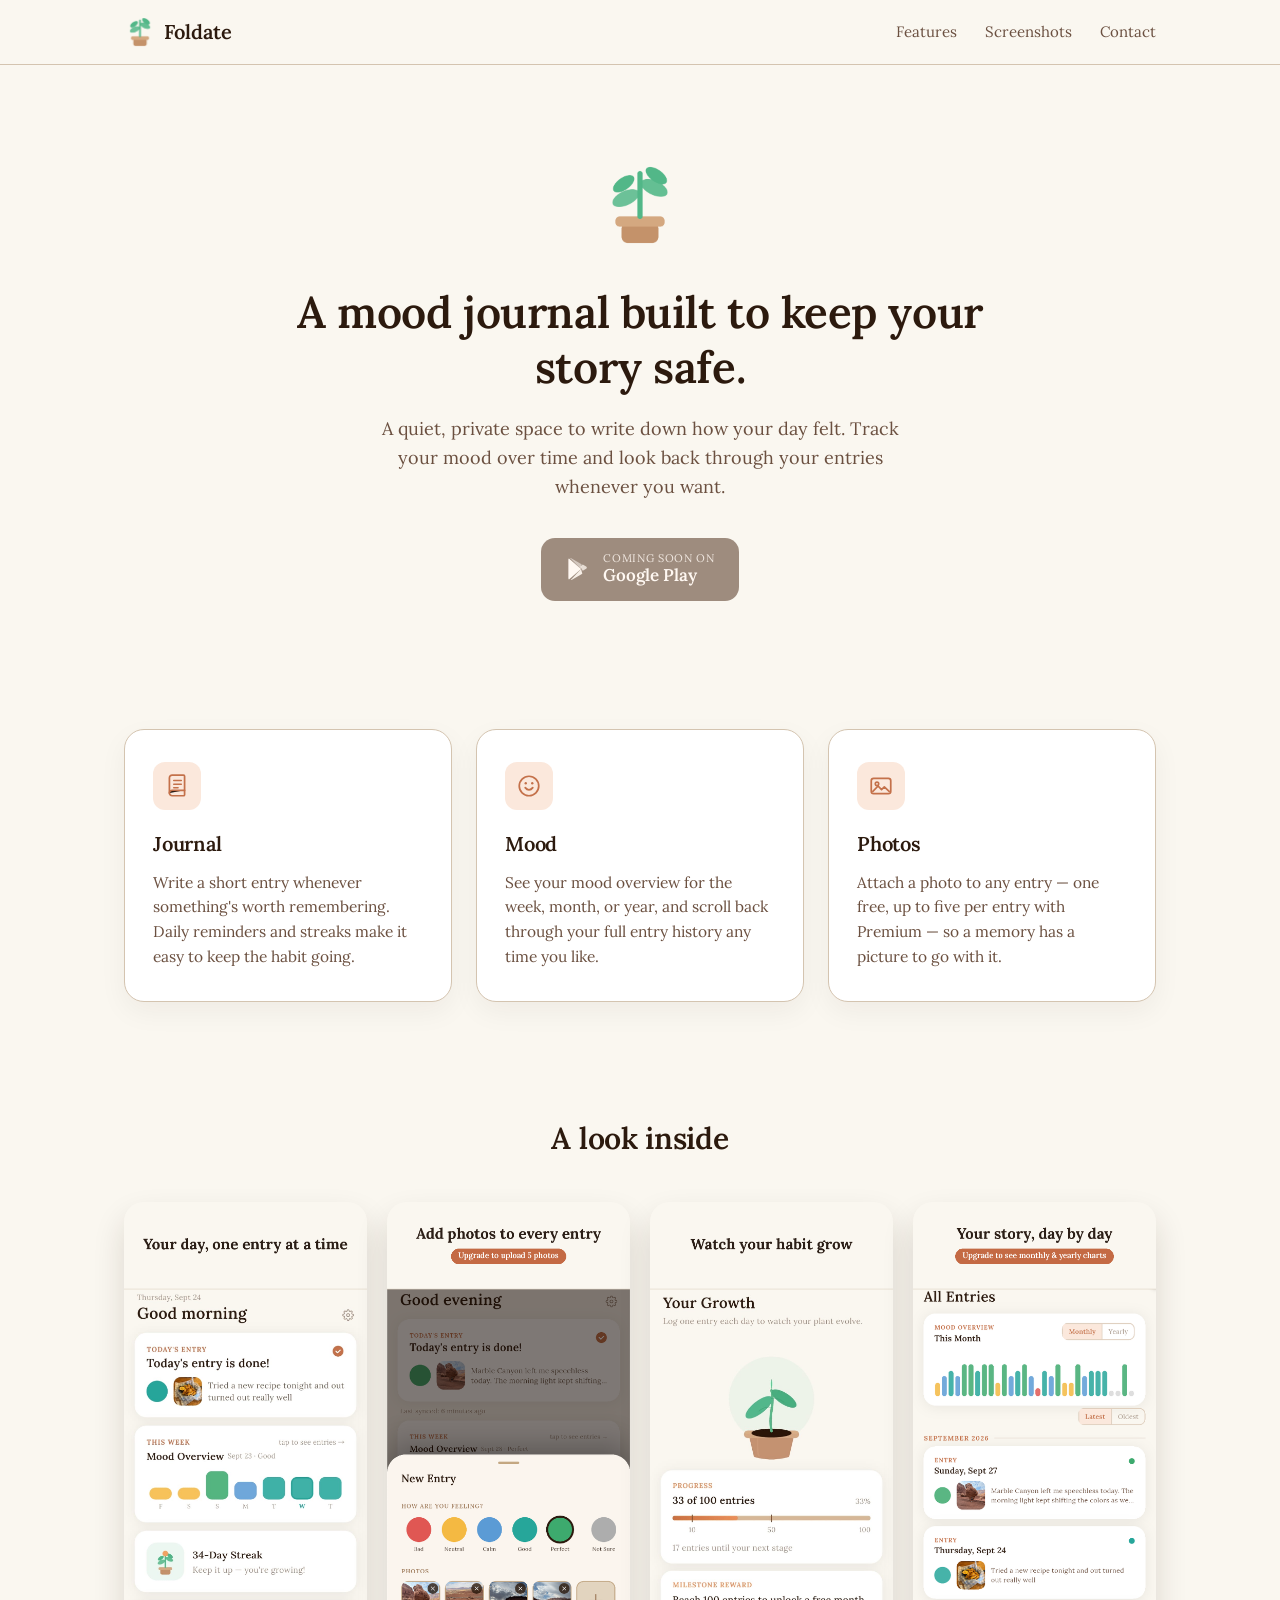
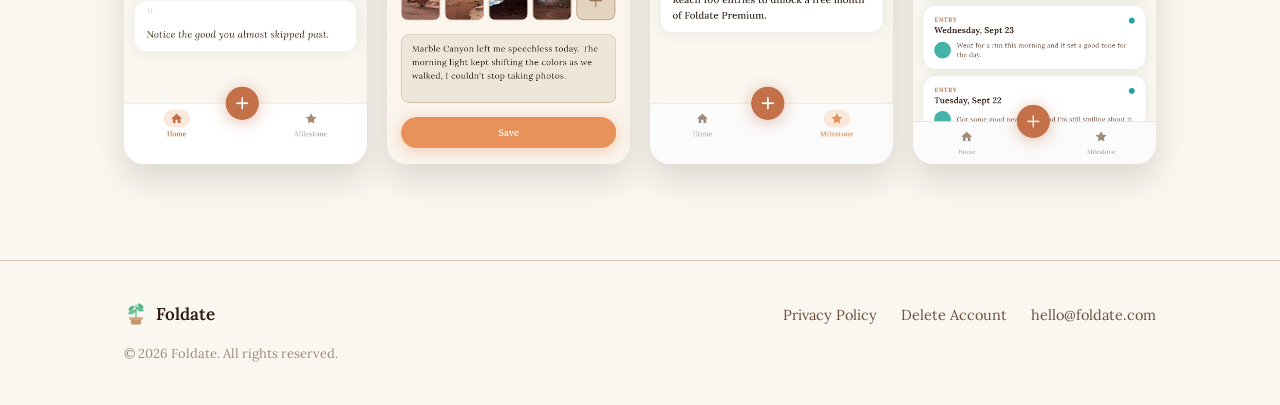
==== index.html @ c54f234f "Add Foldate landing page Co-Authored-By: Claude Sonnet 5 <noreply@anthropic.com>" ====
<!doctype html>
<html lang="en">
<head>
  <meta charset="UTF-8" />
  <meta name="viewport" content="width=device-width, initial-scale=1.0" />
  <title>Foldate — A mood journal built to keep your story safe.</title>
  <meta name="description" content="Foldate is a quiet, private space to write down how your day felt, track your mood over time, and look back whenever you want." />
  <link rel="icon" type="image/png" href="assets/logo.png" />
  <link rel="preconnect" href="https://fonts.googleapis.com" />
  <link rel="preconnect" href="https://fonts.gstatic.com" crossorigin />
  <link href="https://fonts.googleapis.com/css2?family=Lora:ital,wght@0,400;0,500;0,600;0,700;1,400&display=swap" rel="stylesheet" />
  <link rel="stylesheet" href="style.css" />
</head>
<body>

  <header class="topbar">
    <div class="wrap topbar-inner">
      <a class="brand" href="#top">
        <img class="brand-mark" src="assets/logo.png" alt="" width="32" height="32" />
        <span class="brand-word">Foldate</span>
      </a>
      <nav class="topnav">
        <a href="#features">Features</a>
        <a href="#screenshots">Screenshots</a>
        <a href="mailto:hello@foldate.com">Contact</a>
      </nav>
    </div>
  </header>

  <main>
    <section class="hero" id="top">
      <div class="wrap hero-inner">
        <img class="hero-logo" src="assets/logo.png" alt="Foldate logo" width="88" height="88" />
        <h1>A mood journal built to keep your story safe.</h1>
        <p class="hero-sub">
          A quiet, private space to write down how your day felt. Track your
          mood over time and look back through your entries whenever you want.
        </p>

        <!--
          Store badge: swap this placeholder for the real Google Play
          badge + store link once Foldate is actually published. Keep
          only one of the two blocks below uncommented at a time.
        -->
        <a class="store-cta store-cta--soon" href="#top" aria-disabled="true"
           onclick="return false;">
          <svg class="store-cta-icon" viewBox="0 0 24 24" aria-hidden="true">
            <path d="M3.6 2.4 14.8 12 3.6 21.6c-.3-.2-.5-.6-.5-1V3.4c0-.4.2-.8.5-1Z" fill="currentColor"/>
            <path d="m16.4 13.6 3.1-1.8c.9-.5.9-1.7 0-2.2l-3.1-1.8L14.1 10z" fill="currentColor" opacity=".75"/>
            <path d="M14.8 12 4.6 1.9c.2-.1.5-.1.7 0l10 5.8z" fill="currentColor" opacity=".55"/>
            <path d="M14.8 12 5.3 22.1c.2.1.5.1.7 0l10-5.8z" fill="currentColor" opacity=".9"/>
          </svg>
          <span class="store-cta-text">
            <small>Coming soon on</small>
            Google Play
          </span>
        </a>
        <!--
        <a class="store-cta" href="https://play.google.com/store/apps/details?id=com.foldate.app">
          ... real badge markup goes here ...
        </a>
        -->
      </div>
    </section>

    <section class="features" id="features">
      <div class="wrap">
        <div class="feature-grid">
          <article class="feature-card">
            <span class="feature-icon" aria-hidden="true">
              <svg viewBox="0 0 24 24"><path d="M5 4.5A2.5 2.5 0 0 1 7.5 2H18a1 1 0 0 1 1 1v17a1 1 0 0 1-1 1H7.5A2.5 2.5 0 0 1 5 18.5v-14Z" fill="none" stroke="currentColor" stroke-width="1.6" stroke-linejoin="round"/><path d="M5 18.5A2.5 2.5 0 0 1 7.5 16H19" stroke="currentColor" stroke-width="1.6" stroke-linecap="round"/><path d="M9 7h7M9 10.3h7M9 13.6h4" stroke="currentColor" stroke-width="1.4" stroke-linecap="round"/></svg>
            </span>
            <h3>Journal</h3>
            <p>Write a short entry whenever something's worth remembering. Daily reminders and streaks make it easy to keep the habit going.</p>
          </article>

          <article class="feature-card">
            <span class="feature-icon" aria-hidden="true">
              <svg viewBox="0 0 24 24"><circle cx="12" cy="12" r="9" fill="none" stroke="currentColor" stroke-width="1.6"/><path d="M8.5 13.5c1 1.3 2.1 2 3.5 2s2.5-.7 3.5-2" stroke="currentColor" stroke-width="1.6" stroke-linecap="round" fill="none"/><circle cx="9" cy="9.5" r="1.1" fill="currentColor"/><circle cx="15" cy="9.5" r="1.1" fill="currentColor"/></svg>
            </span>
            <h3>Mood</h3>
            <p>See your mood overview for the week, month, or year, and scroll back through your full entry history any time you like.</p>
          </article>

          <article class="feature-card">
            <span class="feature-icon" aria-hidden="true">
              <svg viewBox="0 0 24 24"><rect x="3" y="5" width="18" height="14" rx="2.2" fill="none" stroke="currentColor" stroke-width="1.6"/><circle cx="8.3" cy="10" r="1.6" fill="none" stroke="currentColor" stroke-width="1.5"/><path d="m4.5 17 4.8-5 3.2 3.4 2.6-2.6 4.4 4.2" fill="none" stroke="currentColor" stroke-width="1.6" stroke-linecap="round" stroke-linejoin="round"/></svg>
            </span>
            <h3>Photos</h3>
            <p>Attach a photo to any entry — one free, up to five per entry with Premium — so a memory has a picture to go with it.</p>
          </article>
        </div>
      </div>
    </section>

    <section class="screenshots" id="screenshots">
      <div class="wrap">
        <h2>A look inside</h2>
        <div class="shot-row">
          <div class="shot-frame">
            <img src="images/screenshot-home.png" alt="Foldate home screen with today's entry, mood overview, and streak" loading="lazy" />
          </div>
          <div class="shot-frame">
            <img src="images/screenshot-new-entry.png" alt="Adding photos to a new journal entry in Foldate" loading="lazy" />
          </div>
          <div class="shot-frame">
            <img src="images/screenshot-growth.png" alt="Foldate's growth screen tracking entry milestones and streaks" loading="lazy" />
          </div>
          <div class="shot-frame">
            <img src="images/screenshot-all-entries.png" alt="All entries screen with mood overview chart in Foldate" loading="lazy" />
          </div>
        </div>
      </div>
    </section>
  </main>

  <footer class="footer">
    <div class="wrap footer-inner">
      <div class="footer-brand">
        <img class="brand-mark" src="assets/logo.png" alt="" width="24" height="24" />
        <span>Foldate</span>
      </div>
      <nav class="footer-links">
        <a href="privacy-policy.html">Privacy Policy</a>
        <a href="delete-account.html">Delete Account</a>
        <a href="mailto:hello@foldate.com">hello@foldate.com</a>
      </nav>
      <p class="footer-copy">&copy; 2026 Foldate. All rights reserved.</p>
    </div>
  </footer>

</body>
</html>
---- style.css ----
/* Foldate marketing site — tokens lifted from the app's own theme
   (lib/features/onboarding/onboarding_theme.dart: OnboardingColors,
   onboardingLora). Keep these in sync if the app's palette changes. */
:root {
  --primary: #C4714A;
  --glow: #E8915A;
  --background: #FAF7F0;
  --ink: #2C1A0E;
  --body: #6B5040;
  --muted: #9E8C7E;
  --border: #D4C4B0;
  --leaf: #52B788;
  --card-bg: #FFFFFF;

  --max-width: 1080px;
}

* { box-sizing: border-box; }

html { scroll-behavior: smooth; }

body {
  margin: 0;
  background: var(--background);
  color: var(--body);
  font-family: 'Lora', Georgia, 'Times New Roman', serif;
  font-size: 17px;
  line-height: 1.6;
  -webkit-font-smoothing: antialiased;
}

h1, h2, h3 {
  color: var(--ink);
  font-weight: 600;
  margin: 0;
  letter-spacing: -0.01em;
}

a { color: inherit; }

.wrap {
  max-width: var(--max-width);
  margin: 0 auto;
  padding: 0 24px;
}

/* ---------- Top bar ---------- */

.topbar {
  position: sticky;
  top: 0;
  z-index: 10;
  background: rgba(250, 247, 240, 0.92);
  backdrop-filter: blur(8px);
  border-bottom: 1px solid var(--border);
}

.topbar-inner {
  display: flex;
  align-items: center;
  justify-content: space-between;
  height: 64px;
}

.brand {
  display: flex;
  align-items: center;
  gap: 8px;
  text-decoration: none;
}

.brand-mark { display: block; }

.brand-word {
  font-weight: 600;
  font-size: 20px;
  color: var(--ink);
}

.topnav {
  display: flex;
  gap: 28px;
}

.topnav a {
  text-decoration: none;
  color: var(--body);
  font-size: 15px;
}

.topnav a:hover { color: var(--primary); }

/* ---------- Hero ---------- */

.hero {
  padding: 96px 0 72px;
  text-align: center;
}

.hero-logo {
  margin-bottom: 28px;
}

.hero h1 {
  font-size: 44px;
  line-height: 1.25;
  max-width: 720px;
  margin: 0 auto;
}

.hero-sub {
  max-width: 540px;
  margin: 20px auto 0;
  font-size: 18px;
  color: var(--body);
}

.store-cta {
  display: inline-flex;
  align-items: center;
  gap: 12px;
  margin-top: 36px;
  padding: 14px 24px;
  border-radius: 14px;
  background: var(--primary);
  color: #FFF8F2;
  text-decoration: none;
  font-family: 'Lora', serif;
  box-shadow: 0 10px 24px rgba(196, 113, 74, 0.28);
  transition: transform 0.15s ease, box-shadow 0.15s ease, background 0.15s ease;
}

.store-cta:hover {
  background: var(--glow);
  transform: translateY(-1px);
  box-shadow: 0 14px 28px rgba(196, 113, 74, 0.34);
}

.store-cta--soon {
  cursor: default;
  background: var(--muted);
  box-shadow: none;
}

.store-cta--soon:hover {
  background: var(--muted);
  transform: none;
  box-shadow: none;
}

.store-cta-icon {
  width: 26px;
  height: 26px;
  flex: none;
}

.store-cta-text {
  display: flex;
  flex-direction: column;
  align-items: flex-start;
  line-height: 1.25;
  font-size: 17px;
  font-weight: 600;
}

.store-cta-text small {
  font-size: 11px;
  font-weight: 400;
  text-transform: uppercase;
  letter-spacing: 0.06em;
  opacity: 0.85;
}

/* ---------- Features ---------- */

.features {
  padding: 56px 0 88px;
}

.feature-grid {
  display: grid;
  grid-template-columns: repeat(3, 1fr);
  gap: 24px;
}

.feature-card {
  background: var(--card-bg);
  border: 1px solid var(--border);
  border-radius: 20px;
  padding: 32px 28px;
  box-shadow: 0 10px 28px rgba(44, 26, 14, 0.05);
}

.feature-icon {
  display: inline-flex;
  align-items: center;
  justify-content: center;
  width: 48px;
  height: 48px;
  border-radius: 12px;
  background: #FBE8DC;
  color: var(--primary);
  margin-bottom: 18px;
}

.feature-icon svg {
  width: 26px;
  height: 26px;
}

.feature-card h3 {
  font-size: 20px;
  margin-bottom: 10px;
}

.feature-card p {
  margin: 0;
  color: var(--body);
  font-size: 15.5px;
}

/* ---------- Screenshots ---------- */

.screenshots {
  padding: 24px 0 96px;
  text-align: center;
}

.screenshots h2 {
  font-size: 30px;
  margin-bottom: 40px;
}

.shot-row {
  display: grid;
  grid-template-columns: repeat(4, 1fr);
  gap: 20px;
}

.shot-frame {
  border-radius: 20px;
  overflow: hidden;
  box-shadow: 0 16px 32px rgba(44, 26, 14, 0.14);
  line-height: 0;
}

.shot-frame img {
  display: block;
  width: 100%;
  height: auto;
}

/* ---------- Footer ---------- */

.footer {
  border-top: 1px solid var(--border);
  padding: 40px 0;
}

.footer-inner {
  display: flex;
  flex-wrap: wrap;
  align-items: center;
  justify-content: space-between;
  gap: 16px;
}

.footer-brand {
  display: flex;
  align-items: center;
  gap: 8px;
  font-weight: 600;
  color: var(--ink);
}

.footer-links {
  display: flex;
  flex-wrap: wrap;
  gap: 24px;
  font-size: 14.5px;
}

.footer-links a {
  text-decoration: none;
  color: var(--body);
}

.footer-links a:hover { color: var(--primary); }

.footer-copy {
  width: 100%;
  margin: 0;
  font-size: 13px;
  color: var(--muted);
}

/* ---------- Mobile ---------- */

@media (max-width: 760px) {
  .topnav { display: none; }

  .hero { padding: 64px 0 56px; }
  .hero h1 { font-size: 32px; }
  .hero-sub { font-size: 16px; }

  .feature-grid { grid-template-columns: 1fr; }

  .shot-row {
    grid-template-columns: repeat(2, 1fr);
  }

  .footer-inner { flex-direction: column; align-items: flex-start; }
}

@media (max-width: 420px) {
  .shot-row { grid-template-columns: 1fr 1fr; gap: 14px; }
}
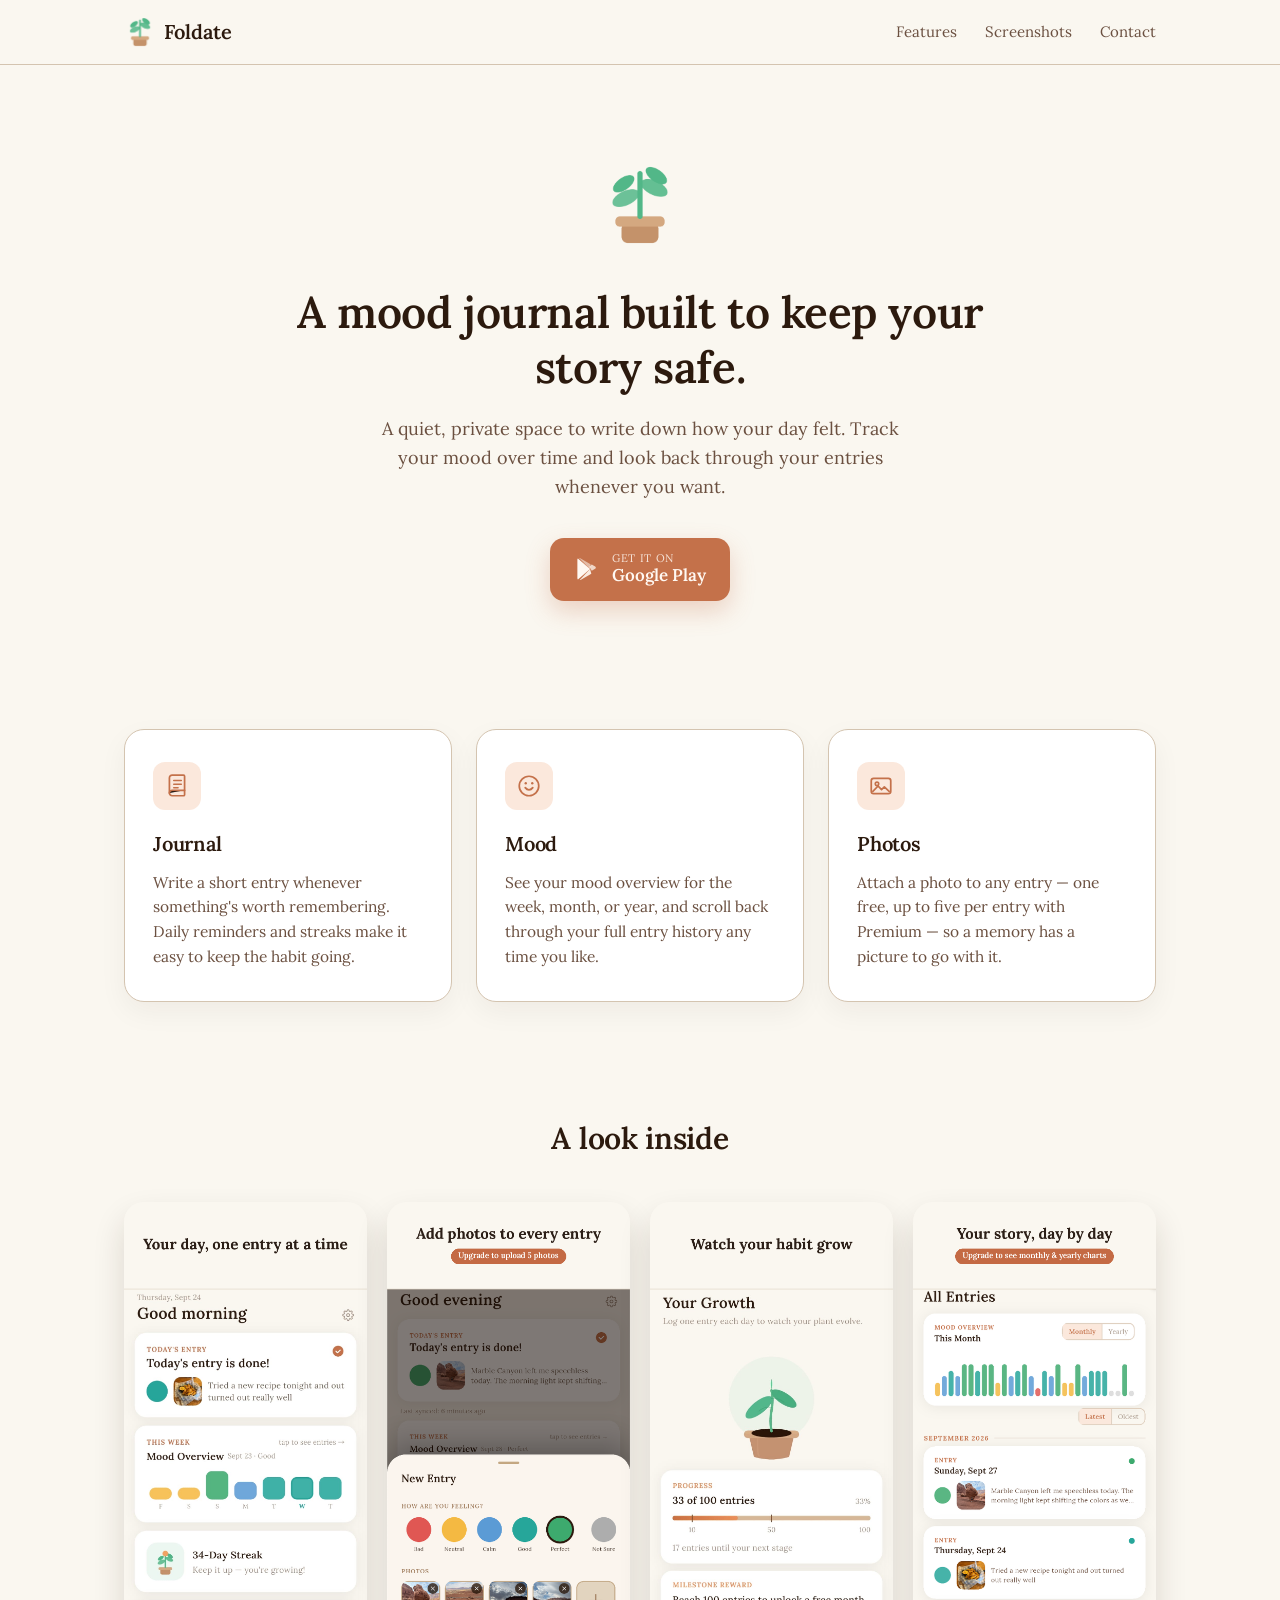
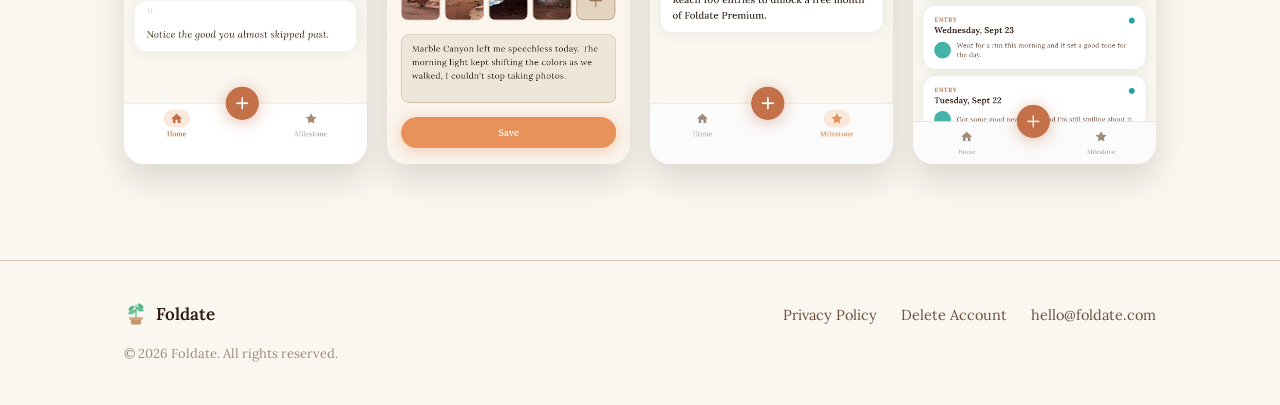
==== commit f902f6d8: "Point the Google Play button at the real store listing Replaces the "Coming soon" placeholder with t" ====
--- a/index.html
+++ b/index.html
@@ -37,13 +37,8 @@
           mood over time and look back through your entries whenever you want.
         </p>
 
-        <!--
-          Store badge: swap this placeholder for the real Google Play
-          badge + store link once Foldate is actually published. Keep
-          only one of the two blocks below uncommented at a time.
-        -->
-        <a class="store-cta store-cta--soon" href="#top" aria-disabled="true"
-           onclick="return false;">
+        <a class="store-cta" href="https://play.google.com/store/apps/details?id=com.foldate.app"
+           target="_blank" rel="noopener">
           <svg class="store-cta-icon" viewBox="0 0 24 24" aria-hidden="true">
             <path d="M3.6 2.4 14.8 12 3.6 21.6c-.3-.2-.5-.6-.5-1V3.4c0-.4.2-.8.5-1Z" fill="currentColor"/>
             <path d="m16.4 13.6 3.1-1.8c.9-.5.9-1.7 0-2.2l-3.1-1.8L14.1 10z" fill="currentColor" opacity=".75"/>
@@ -51,15 +46,10 @@
             <path d="M14.8 12 5.3 22.1c.2.1.5.1.7 0l10-5.8z" fill="currentColor" opacity=".9"/>
           </svg>
           <span class="store-cta-text">
-            <small>Coming soon on</small>
+            <small>Get it on</small>
             Google Play
           </span>
         </a>
-        <!--
-        <a class="store-cta" href="https://play.google.com/store/apps/details?id=com.foldate.app">
-          ... real badge markup goes here ...
-        </a>
-        -->
       </div>
     </section>
 
